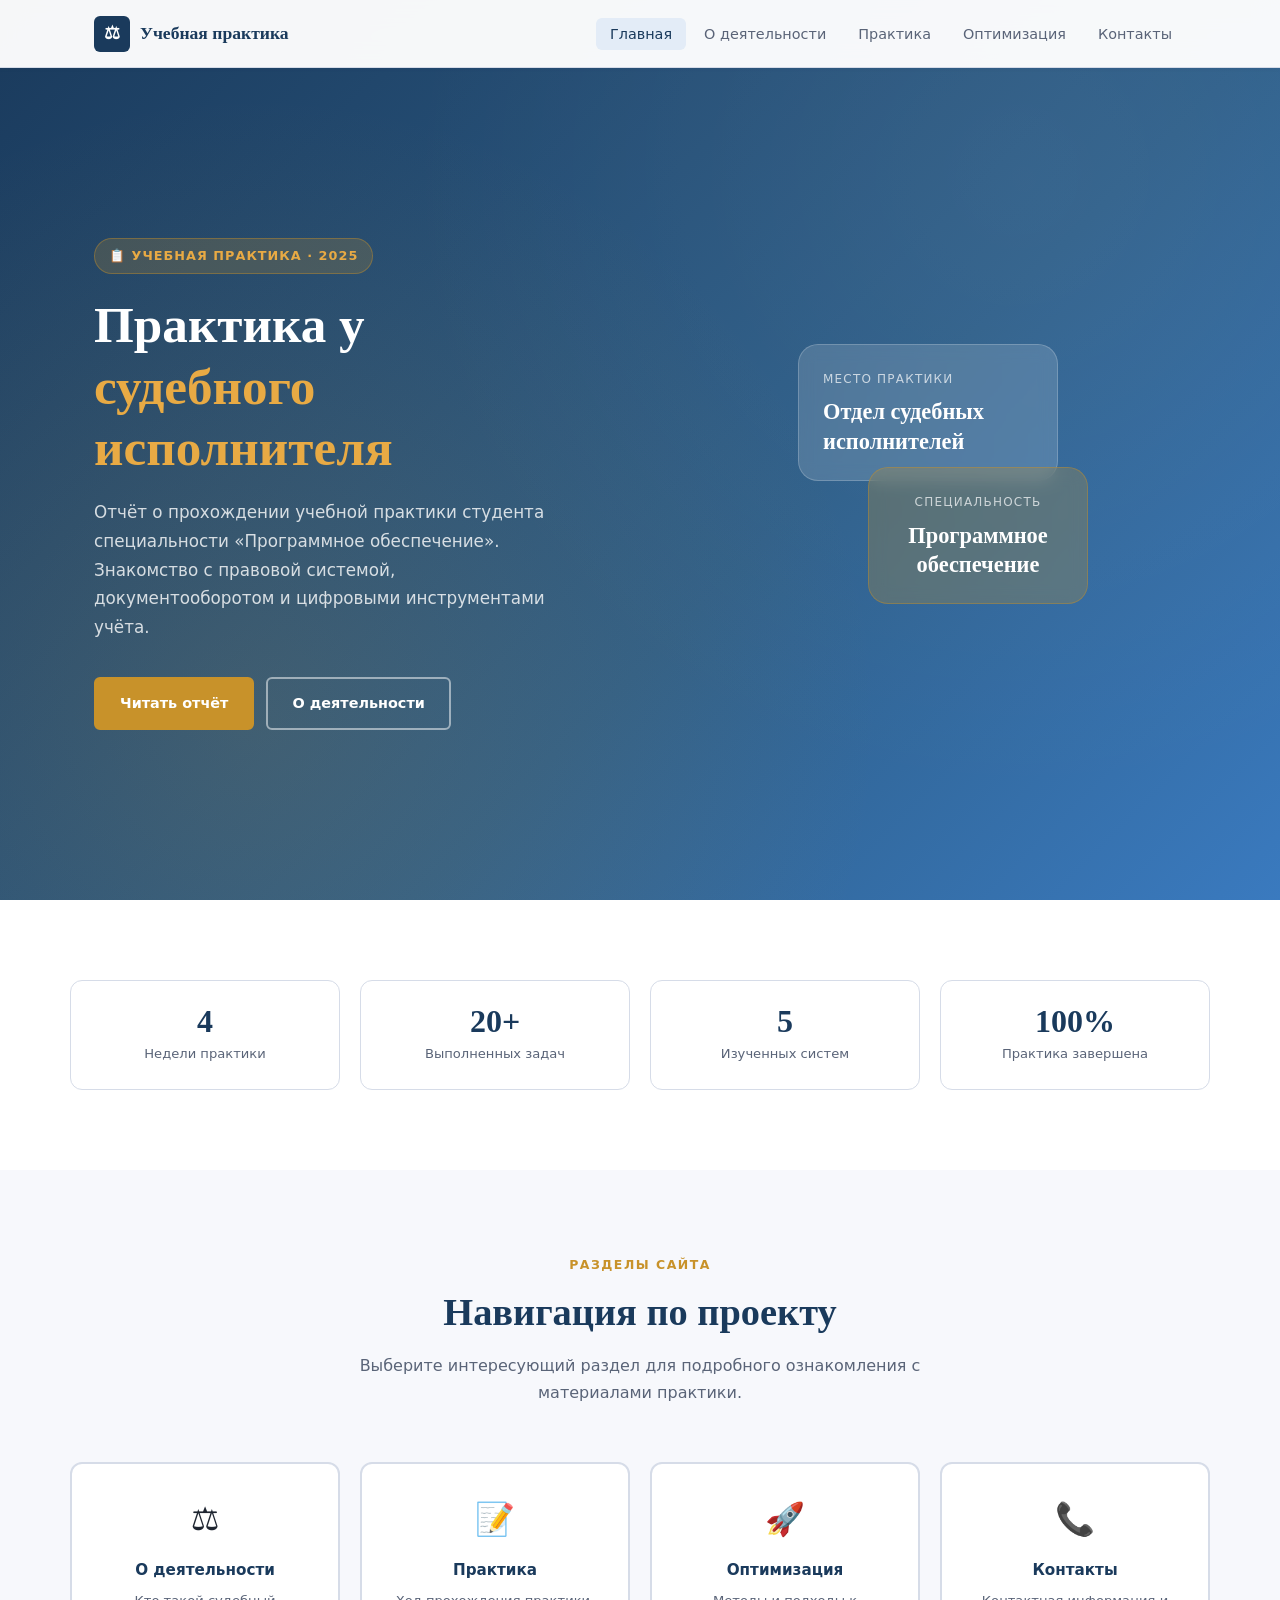
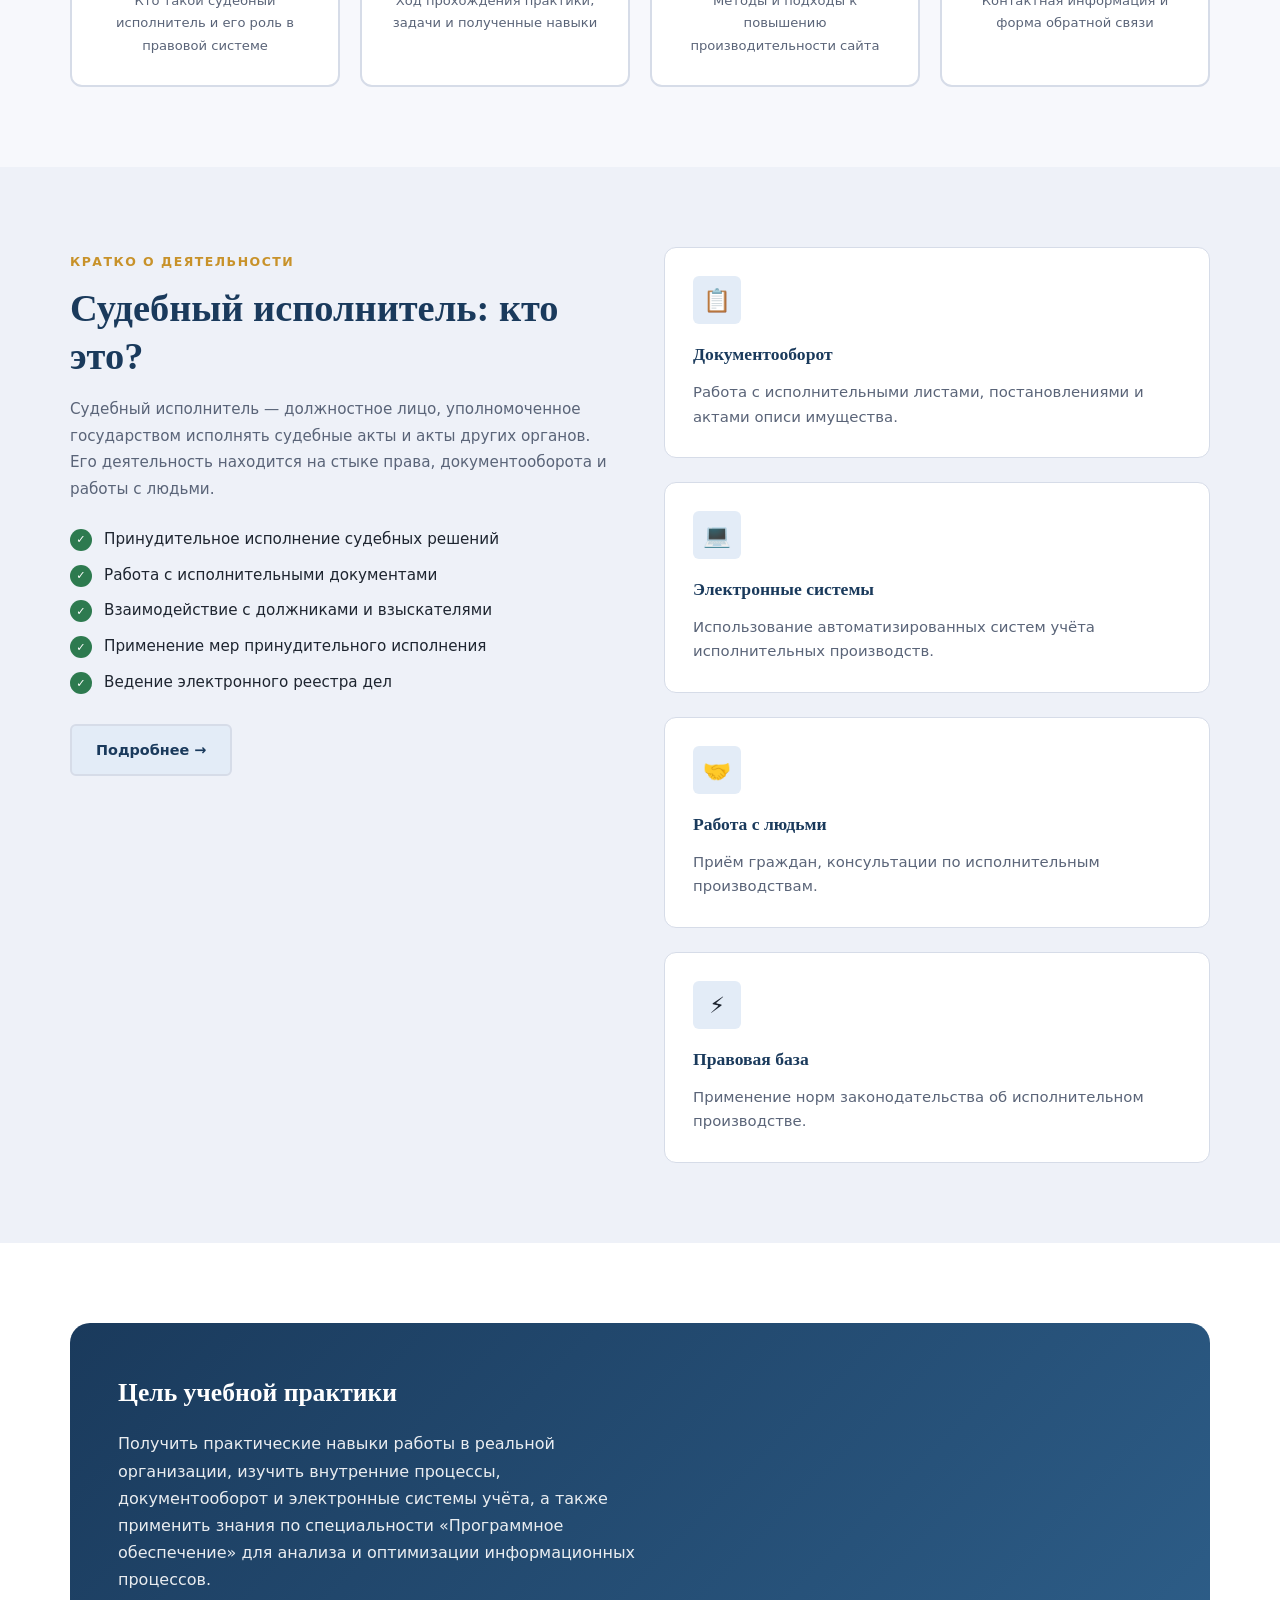
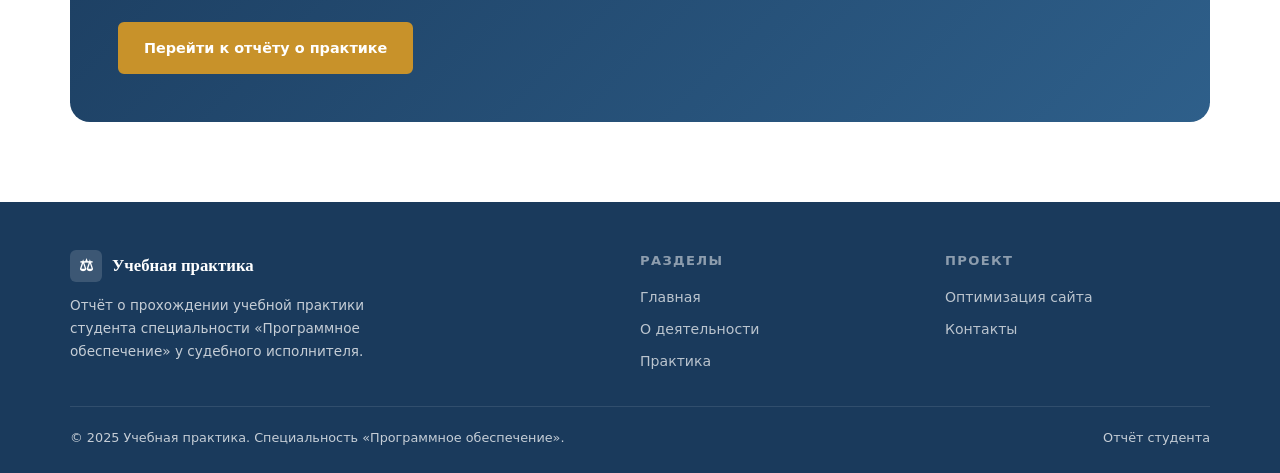
==== index.html @ 0fed1131 "Add files via upload" ====
<!DOCTYPE html>
<html lang="ru">
<head>
  <meta charset="UTF-8">
  <meta name="viewport" content="width=device-width, initial-scale=1.0">
  <meta name="description" content="Учебная практика студента специальности Программное обеспечение у судебного исполнителя.">
  <title>Учебная практика | Главная</title>
  <link rel="stylesheet" href="style.css">
</head>
<body>

<!-- NAV -->
<nav class="nav" role="navigation" aria-label="Основная навигация">
  <div class="nav__inner">
    <a href="index.html" class="nav__logo">
      <span class="nav__logo-icon" aria-hidden="true">⚖</span>
      Учебная практика
    </a>
    <ul class="nav__links" role="list">
      <li><a href="index.html"        class="nav__link">Главная</a></li>
      <li><a href="#about"            class="nav__link">О деятельности</a></li>
      <li><a href="practice.html"     class="nav__link">Практика</a></li>
      <li><a href="optimization.html" class="nav__link">Оптимизация</a></li>
      <li><a href="contacts.html"     class="nav__link">Контакты</a></li>
    </ul>
    <button class="nav__burger" aria-label="Открыть меню" aria-expanded="false">
      <span></span><span></span><span></span>
    </button>
  </div>
</nav>

<!-- HERO -->
<header class="hero" role="banner">
  <div class="hero__inner">
    <div class="hero__content">
      <p class="hero__eyebrow">📋 Учебная практика · 2025</p>
      <h1 class="hero__title">
        Практика у<br>
        <em>судебного исполнителя</em>
      </h1>
      <p class="hero__subtitle">
        Отчёт о прохождении учебной практики студента специальности
        «Программное обеспечение». Знакомство с правовой системой,
        документооборотом и цифровыми инструментами учёта.
      </p>
      <div class="hero__buttons">
        <a href="practice.html" class="btn btn--primary">Читать отчёт</a>
        <a href="#about"    class="btn btn--outline">О деятельности</a>
      </div>
    </div>
    <div class="hero__visual" aria-hidden="true">
      <div class="hero__card-stack">
        <div class="hero__card hero__card--main">
          <p class="hero__card-label">Место практики</p>
          <p class="hero__card-value">Отдел судебных исполнителей</p>
        </div>
        <div class="hero__card hero__card--tag">
          <p class="hero__card-label">Специальность</p>
          <p class="hero__card-value">Программное обеспечение</p>
        </div>
      </div>
    </div>
  </div>
</header>

<!-- STATS -->
<section class="section section--white" aria-labelledby="stats-heading">
  <div class="section__inner">
    <div class="stats-row">
      <div class="stat-item reveal">
        <p class="stat-item__value">4</p>
        <p class="stat-item__label">Недели практики</p>
      </div>
      <div class="stat-item reveal reveal-delay-1">
        <p class="stat-item__value">20+</p>
        <p class="stat-item__label">Выполненных задач</p>
      </div>
      <div class="stat-item reveal reveal-delay-2">
        <p class="stat-item__value">5</p>
        <p class="stat-item__label">Изученных систем</p>
      </div>
      <div class="stat-item reveal reveal-delay-3">
        <p class="stat-item__value">100%</p>
        <p class="stat-item__label">Практика завершена</p>
      </div>
    </div>
  </div>
</section>

<!-- NAV CARDS -->
<section class="section" aria-labelledby="sections-heading">
  <div class="section__inner">
    <div class="section__header">
      <p class="section__eyebrow">Разделы сайта</p>
      <h2 class="section__title" id="sections-heading">Навигация по проекту</h2>
      <p class="section__desc">Выберите интересующий раздел для подробного ознакомления с материалами практики.</p>
    </div>
    <nav class="nav-cards" aria-label="Разделы сайта">
      <a href="#about" class="nav-card reveal">
        <p class="nav-card__icon" aria-hidden="true">⚖️</p>
        <p class="nav-card__title">О деятельности</p>
        <p class="nav-card__desc">Кто такой судебный исполнитель и его роль в правовой системе</p>
      </a>
      <a href="#practice" class="nav-card reveal reveal-delay-1">
        <p class="nav-card__icon" aria-hidden="true">📝</p>
        <p class="nav-card__title">Практика</p>
        <p class="nav-card__desc">Ход прохождения практики, задачи и полученные навыки</p>
      </a>
      <a href="optimization.html" class="nav-card reveal reveal-delay-2">
        <p class="nav-card__icon" aria-hidden="true">🚀</p>
        <p class="nav-card__title">Оптимизация</p>
        <p class="nav-card__desc">Методы и подходы к повышению производительности сайта</p>
      </a>
      <a href="contacts.html" class="nav-card reveal reveal-delay-3">
        <p class="nav-card__icon" aria-hidden="true">📞</p>
        <p class="nav-card__title">Контакты</p>
        <p class="nav-card__desc">Контактная информация и форма обратной связи</p>
      </a>
    </nav>
  </div>
</section>

<!-- ABOUT PREVIEW -->
<section id="about" class="section section--alt" aria-labelledby="about-preview-heading">
  <div class="section__inner">
    <div class="two-col">
      <div>
        <p class="section__eyebrow">Кратко о деятельности</p>
        <h2 class="section__title" id="about-preview-heading">Судебный исполнитель: кто это?</h2>
        <p style="color: var(--color-text-muted); margin-bottom: 24px; font-size: 0.95rem; line-height: 1.75;">
          Судебный исполнитель — должностное лицо, уполномоченное государством
          исполнять судебные акты и акты других органов. Его деятельность
          находится на стыке права, документооборота и работы с людьми.
        </p>
        <ul class="check-list reveal">
          <li>Принудительное исполнение судебных решений</li>
          <li>Работа с исполнительными документами</li>
          <li>Взаимодействие с должниками и взыскателями</li>
          <li>Применение мер принудительного исполнения</li>
          <li>Ведение электронного реестра дел</li>
        </ul>
        <a href="#" class="btn btn--secondary" style="margin-top: 28px;">Подробнее →</a>
      </div>
      <div class="reveal reveal-delay-1">
        <div class="cards-grid">
          <div class="card">
            <p class="card__icon" aria-hidden="true">📋</p>
            <p class="card__title">Документооборот</p>
            <p class="card__text">Работа с исполнительными листами, постановлениями и актами описи имущества.</p>
          </div>
          <div class="card">
            <p class="card__icon" aria-hidden="true">💻</p>
            <p class="card__title">Электронные системы</p>
            <p class="card__text">Использование автоматизированных систем учёта исполнительных производств.</p>
          </div>
          <div class="card">
            <p class="card__icon" aria-hidden="true">🤝</p>
            <p class="card__title">Работа с людьми</p>
            <p class="card__text">Приём граждан, консультации по исполнительным производствам.</p>
          </div>
          <div class="card">
            <p class="card__icon" aria-hidden="true">⚡</p>
            <p class="card__title">Правовая база</p>
            <p class="card__text">Применение норм законодательства об исполнительном производстве.</p>
          </div>
        </div>
      </div>
    </div>
  </div>
</section>

<!-- CTA -->
<section id="practice" class="section section--white">
  <div class="section__inner">
    <div class="highlight reveal">
      <h2 class="highlight__title">Цель учебной практики</h2>
      <p class="highlight__text">
        Получить практические навыки работы в реальной организации, изучить
        внутренние процессы, документооборот и электронные системы учёта,
        а также применить знания по специальности «Программное обеспечение»
        для анализа и оптимизации информационных процессов.
      </p>
      <a href="practice.html" class="btn btn--primary">Перейти к отчёту о практике</a>
    </div>
  </div>
</section>

<!-- FOOTER -->
<footer class="footer">
  <div class="footer__inner">
    <div>
      <div class="footer__brand">
        <span class="footer__brand-icon" aria-hidden="true">⚖</span>
        Учебная практика
      </div>
      <p class="footer__desc">
        Отчёт о прохождении учебной практики студента специальности «Программное обеспечение»
        у судебного исполнителя.
      </p>
    </div>
    <div>
      <p class="footer__nav-title">Разделы</p>
      <nav class="footer__nav-links" aria-label="Нижняя навигация">
        <a href="index.html">Главная</a>
        <a href="about.html">О деятельности</a>
        <a href="practice.html">Практика</a>
      </nav>
    </div>
    <div>
      <p class="footer__nav-title">Проект</p>
      <nav class="footer__nav-links">
        <a href="optimization.html">Оптимизация сайта</a>
        <a href="contacts.html">Контакты</a>
      </nav>
    </div>
  </div>
  <div class="footer__bottom">
    <span>© 2025 Учебная практика. Специальность «Программное обеспечение».</span>
    <span>Отчёт студента</span>
  </div>
</footer>

<script src="main.js" defer></script>
</body>
</html>
---- style.css ----
/* ===================================
   CSS VARIABLES & RESET
   =================================== */
:root {
  --color-primary: #1a3a5c;
  --color-primary-light: #2e5f8a;
  --color-accent: #c8922a;
  --color-accent-light: #e8aa44;
  --color-bg: #f7f8fc;
  --color-bg-white: #ffffff;
  --color-bg-section: #eef1f8;
  --color-text: #1e2530;
  --color-text-muted: #5a6478;
  --color-border: #d6dce8;
  --color-success: #2d7a4f;
  --color-tag-bg: #e3ecf7;
  --color-tag-text: #1a3a5c;

  --font-display: 'Georgia', 'Times New Roman', serif;
  --font-body: system-ui, -apple-system, 'Segoe UI', sans-serif;
  --font-mono: 'Courier New', Courier, monospace;

  --radius-sm: 6px;
  --radius-md: 12px;
  --radius-lg: 20px;

  --shadow-sm: 0 1px 4px rgba(26,58,92,0.08);
  --shadow-md: 0 4px 16px rgba(26,58,92,0.12);
  --shadow-lg: 0 8px 32px rgba(26,58,92,0.16);

  --transition: 0.25s ease;
  --max-width: 1140px;
  --nav-height: 68px;
}

*, *::before, *::after { box-sizing: border-box; margin: 0; padding: 0; }

html { scroll-behavior: smooth; font-size: 16px; }

body {
  font-family: var(--font-body);
  background: var(--color-bg);
  color: var(--color-text);
  line-height: 1.7;
  min-height: 100vh;
}

img { max-width: 100%; height: auto; display: block; }
a { color: var(--color-primary-light); text-decoration: none; transition: color var(--transition); }
a:hover { color: var(--color-accent); }
ul { list-style: none; }

/* ===================================
   NAVIGATION
   =================================== */
.nav {
  position: fixed;
  top: 0; left: 0; right: 0;
  height: var(--nav-height);
  background: rgba(255,255,255,0.96);
  backdrop-filter: blur(12px);
  -webkit-backdrop-filter: blur(12px);
  border-bottom: 1px solid var(--color-border);
  z-index: 1000;
  box-shadow: var(--shadow-sm);
}

.nav__inner {
  max-width: var(--max-width);
  margin: 0 auto;
  padding: 0 24px;
  height: 100%;
  display: flex;
  align-items: center;
  justify-content: space-between;
}

.nav__logo {
  display: flex;
  align-items: center;
  gap: 10px;
  font-family: var(--font-display);
  font-size: 1.1rem;
  font-weight: 700;
  color: var(--color-primary);
  text-decoration: none;
}

.nav__logo-icon {
  width: 36px; height: 36px;
  background: var(--color-primary);
  border-radius: var(--radius-sm);
  display: flex; align-items: center; justify-content: center;
  color: #fff;
  font-size: 1.1rem;
  flex-shrink: 0;
}

.nav__links {
  display: flex;
  align-items: center;
  gap: 4px;
}

.nav__link {
  padding: 8px 14px;
  border-radius: var(--radius-sm);
  font-size: 0.9rem;
  font-weight: 500;
  color: var(--color-text-muted);
  transition: background var(--transition), color var(--transition);
}

.nav__link:hover,
.nav__link.active {
  background: var(--color-tag-bg);
  color: var(--color-primary);
}

.nav__burger {
  display: none;
  flex-direction: column;
  gap: 5px;
  cursor: pointer;
  padding: 8px;
  border: none;
  background: none;
}

.nav__burger span {
  display: block;
  width: 24px; height: 2px;
  background: var(--color-primary);
  border-radius: 2px;
  transition: var(--transition);
}

/* ===================================
   HERO
   =================================== */
.hero {
  padding-top: var(--nav-height);
  min-height: 100vh;
  display: flex;
  align-items: center;
  background: linear-gradient(135deg, var(--color-primary) 0%, var(--color-primary-light) 60%, #3a7abf 100%);
  position: relative;
  overflow: hidden;
}

.hero::before {
  content: '';
  position: absolute;
  inset: 0;
  background-image:
    radial-gradient(circle at 20% 80%, rgba(200,146,42,0.15) 0%, transparent 50%),
    radial-gradient(circle at 80% 20%, rgba(255,255,255,0.05) 0%, transparent 50%);
}

.hero__inner {
  max-width: var(--max-width);
  margin: 0 auto;
  padding: 80px 24px;
  display: grid;
  grid-template-columns: 1fr 1fr;
  gap: 60px;
  align-items: center;
  position: relative;
  z-index: 1;
}

.hero__eyebrow {
  display: inline-flex;
  align-items: center;
  gap: 8px;
  background: rgba(200,146,42,0.2);
  border: 1px solid rgba(200,146,42,0.4);
  color: var(--color-accent-light);
  font-size: 0.8rem;
  font-weight: 600;
  letter-spacing: 0.08em;
  text-transform: uppercase;
  padding: 6px 14px;
  border-radius: 100px;
  margin-bottom: 20px;
}

.hero__title {
  font-family: var(--font-display);
  font-size: clamp(2rem, 4vw, 3.2rem);
  line-height: 1.2;
  color: #fff;
  margin-bottom: 20px;
}

.hero__title em {
  font-style: normal;
  color: var(--color-accent-light);
}

.hero__subtitle {
  font-size: 1.05rem;
  color: rgba(255,255,255,0.8);
  margin-bottom: 36px;
  max-width: 480px;
}

.hero__buttons {
  display: flex;
  gap: 12px;
  flex-wrap: wrap;
}

.hero__visual {
  display: flex;
  justify-content: center;
}

.hero__card-stack {
  position: relative;
  width: 320px;
  height: 320px;
}

.hero__card {
  position: absolute;
  background: rgba(255,255,255,0.1);
  border: 1px solid rgba(255,255,255,0.2);
  backdrop-filter: blur(8px);
  border-radius: var(--radius-lg);
  padding: 24px;
  color: #fff;
}

.hero__card--main {
  width: 260px;
  top: 20px; left: 30px;
  background: rgba(255,255,255,0.15);
}

.hero__card--tag {
  width: 220px;
  bottom: 40px; right: 0;
  background: rgba(200,146,42,0.25);
  border-color: rgba(200,146,42,0.4);
  font-size: 0.85rem;
  text-align: center;
}

.hero__card-label {
  font-size: 0.75rem;
  text-transform: uppercase;
  letter-spacing: 0.1em;
  opacity: 0.7;
  margin-bottom: 8px;
}

.hero__card-value {
  font-family: var(--font-display);
  font-size: 1.4rem;
  font-weight: 700;
  line-height: 1.3;
}

/* ===================================
   BUTTONS
   =================================== */
.btn {
  display: inline-flex;
  align-items: center;
  gap: 8px;
  padding: 12px 24px;
  border-radius: var(--radius-sm);
  font-size: 0.9rem;
  font-weight: 600;
  cursor: pointer;
  border: 2px solid transparent;
  transition: all var(--transition);
  text-decoration: none;
  white-space: nowrap;
}

.btn--primary {
  background: var(--color-accent);
  color: #fff;
  border-color: var(--color-accent);
}

.btn--primary:hover {
  background: var(--color-accent-light);
  border-color: var(--color-accent-light);
  color: #fff;
  transform: translateY(-2px);
  box-shadow: 0 6px 20px rgba(200,146,42,0.35);
}

.btn--outline {
  background: transparent;
  color: #fff;
  border-color: rgba(255,255,255,0.5);
}

.btn--outline:hover {
  background: rgba(255,255,255,0.12);
  border-color: #fff;
  color: #fff;
}

.btn--secondary {
  background: var(--color-tag-bg);
  color: var(--color-primary);
  border-color: var(--color-border);
}

.btn--secondary:hover {
  background: var(--color-primary);
  color: #fff;
  border-color: var(--color-primary);
}

/* ===================================
   SECTIONS
   =================================== */
.section {
  padding: 80px 24px;
}

.section--alt {
  background: var(--color-bg-section);
}

.section--white {
  background: var(--color-bg-white);
}

.section__inner {
  max-width: var(--max-width);
  margin: 0 auto;
}

.section__header {
  text-align: center;
  margin-bottom: 56px;
}

.section__eyebrow {
  display: inline-block;
  font-size: 0.78rem;
  font-weight: 700;
  text-transform: uppercase;
  letter-spacing: 0.12em;
  color: var(--color-accent);
  margin-bottom: 12px;
}

.section__title {
  font-family: var(--font-display);
  font-size: clamp(1.6rem, 3vw, 2.4rem);
  color: var(--color-primary);
  line-height: 1.25;
  margin-bottom: 16px;
}

.section__desc {
  font-size: 1rem;
  color: var(--color-text-muted);
  max-width: 580px;
  margin: 0 auto;
}

/* ===================================
   CARDS
   =================================== */
.cards-grid {
  display: grid;
  grid-template-columns: repeat(auto-fit, minmax(280px, 1fr));
  gap: 24px;
}

.cards-grid--2 {
  grid-template-columns: repeat(auto-fit, minmax(360px, 1fr));
}

.card {
  background: var(--color-bg-white);
  border: 1px solid var(--color-border);
  border-radius: var(--radius-md);
  padding: 28px;
  transition: box-shadow var(--transition), transform var(--transition);
}

.card:hover {
  box-shadow: var(--shadow-md);
  transform: translateY(-3px);
}

.card__icon {
  width: 48px; height: 48px;
  background: var(--color-tag-bg);
  border-radius: var(--radius-sm);
  display: flex; align-items: center; justify-content: center;
  font-size: 1.4rem;
  margin-bottom: 16px;
}

.card__title {
  font-family: var(--font-display);
  font-size: 1.1rem;
  font-weight: 700;
  color: var(--color-primary);
  margin-bottom: 10px;
}

.card__text {
  font-size: 0.93rem;
  color: var(--color-text-muted);
  line-height: 1.65;
}

/* ===================================
   NAV CARDS (home page)
   =================================== */
.nav-cards {
  display: grid;
  grid-template-columns: repeat(auto-fit, minmax(200px, 1fr));
  gap: 20px;
}

.nav-card {
  background: var(--color-bg-white);
  border: 2px solid var(--color-border);
  border-radius: var(--radius-md);
  padding: 28px 20px;
  text-align: center;
  text-decoration: none;
  color: var(--color-text);
  transition: all var(--transition);
  display: block;
}

.nav-card:hover {
  border-color: var(--color-primary);
  box-shadow: var(--shadow-md);
  transform: translateY(-4px);
  color: var(--color-text);
}

.nav-card__icon {
  font-size: 2rem;
  margin-bottom: 12px;
}

.nav-card__title {
  font-weight: 700;
  font-size: 0.95rem;
  color: var(--color-primary);
  margin-bottom: 6px;
}

.nav-card__desc {
  font-size: 0.82rem;
  color: var(--color-text-muted);
}

/* ===================================
   LIST ITEMS
   =================================== */
.check-list {
  display: flex;
  flex-direction: column;
  gap: 10px;
}

.check-list li {
  display: flex;
  gap: 12px;
  align-items: flex-start;
  font-size: 0.95rem;
  color: var(--color-text);
}

.check-list li::before {
  content: '✓';
  display: inline-flex;
  align-items: center;
  justify-content: center;
  width: 22px; height: 22px;
  background: var(--color-success);
  color: #fff;
  font-size: 0.7rem;
  font-weight: 700;
  border-radius: 50%;
  flex-shrink: 0;
  margin-top: 2px;
}

/* ===================================
   TWO-COLUMN LAYOUT
   =================================== */
.two-col {
  display: grid;
  grid-template-columns: 1fr 1fr;
  gap: 48px;
  align-items: start;
}

.two-col--reverse {
  direction: rtl;
}

.two-col--reverse > * {
  direction: ltr;
}

/* ===================================
   INFO BLOCK
   =================================== */
.info-block {
  background: var(--color-bg-white);
  border: 1px solid var(--color-border);
  border-radius: var(--radius-md);
  padding: 32px;
}

.info-block__title {
  font-family: var(--font-display);
  font-size: 1.25rem;
  color: var(--color-primary);
  margin-bottom: 16px;
  padding-bottom: 12px;
  border-bottom: 2px solid var(--color-accent);
  display: inline-block;
}

/* ===================================
   TAGS
   =================================== */
.tags {
  display: flex;
  flex-wrap: wrap;
  gap: 8px;
}

.tag {
  background: var(--color-tag-bg);
  color: var(--color-tag-text);
  border: 1px solid var(--color-border);
  padding: 5px 12px;
  border-radius: 100px;
  font-size: 0.8rem;
  font-weight: 500;
}

/* ===================================
   STATS ROW
   =================================== */
.stats-row {
  display: grid;
  grid-template-columns: repeat(auto-fit, minmax(160px, 1fr));
  gap: 20px;
}

.stat-item {
  text-align: center;
  padding: 24px 16px;
  background: var(--color-bg-white);
  border: 1px solid var(--color-border);
  border-radius: var(--radius-md);
}

.stat-item__value {
  font-family: var(--font-display);
  font-size: 2rem;
  font-weight: 700;
  color: var(--color-primary);
  line-height: 1;
  margin-bottom: 6px;
}

.stat-item__label {
  font-size: 0.82rem;
  color: var(--color-text-muted);
}

/* ===================================
   TABLE
   =================================== */
.table-wrap {
  overflow-x: auto;
  border-radius: var(--radius-md);
  border: 1px solid var(--color-border);
  box-shadow: var(--shadow-sm);
}

table {
  width: 100%;
  border-collapse: collapse;
  font-size: 0.9rem;
  background: var(--color-bg-white);
}

thead {
  background: var(--color-primary);
  color: #fff;
}

th {
  padding: 14px 20px;
  text-align: left;
  font-size: 0.82rem;
  font-weight: 600;
  text-transform: uppercase;
  letter-spacing: 0.06em;
}

td {
  padding: 14px 20px;
  border-bottom: 1px solid var(--color-border);
  color: var(--color-text);
  vertical-align: top;
}

tbody tr:last-child td { border-bottom: none; }

tbody tr:hover { background: var(--color-bg-section); }

.badge {
  display: inline-block;
  padding: 3px 10px;
  border-radius: 100px;
  font-size: 0.78rem;
  font-weight: 600;
}

.badge--high { background: #d4edda; color: #155724; }
.badge--med  { background: #fff3cd; color: #856404; }
.badge--low  { background: #f8d7da; color: #721c24; }

/* ===================================
   INFOGRAPHIC / METRIC CARDS
   =================================== */
.metric-cards {
  display: grid;
  grid-template-columns: repeat(auto-fit, minmax(200px, 1fr));
  gap: 20px;
}

.metric-card {
  background: var(--color-bg-white);
  border: 1px solid var(--color-border);
  border-radius: var(--radius-md);
  padding: 28px 20px;
  text-align: center;
  position: relative;
  overflow: hidden;
}

.metric-card::before {
  content: '';
  position: absolute;
  top: 0; left: 0; right: 0;
  height: 4px;
}

.metric-card--blue::before  { background: var(--color-primary); }
.metric-card--gold::before  { background: var(--color-accent); }
.metric-card--green::before { background: var(--color-success); }
.metric-card--red::before   { background: #c0392b; }

.metric-card__icon {
  font-size: 2rem;
  margin-bottom: 10px;
}

.metric-card__value {
  font-family: var(--font-display);
  font-size: 1.8rem;
  font-weight: 700;
  color: var(--color-primary);
  line-height: 1;
  margin-bottom: 6px;
}

.metric-card__label {
  font-size: 0.82rem;
  color: var(--color-text-muted);
}

/* ===================================
   HIGHLIGHT BLOCK
   =================================== */
.highlight {
  background: linear-gradient(135deg, var(--color-primary), var(--color-primary-light));
  border-radius: var(--radius-lg);
  padding: 48px;
  color: #fff;
}

.highlight__title {
  font-family: var(--font-display);
  font-size: 1.6rem;
  margin-bottom: 16px;
}

.highlight__text {
  font-size: 1rem;
  opacity: 0.9;
  margin-bottom: 28px;
  max-width: 520px;
}

/* ===================================
   RECOMMENDATION CARDS
   =================================== */
.rec-list {
  display: flex;
  flex-direction: column;
  gap: 16px;
}

.rec-item {
  display: flex;
  gap: 16px;
  padding: 20px 24px;
  background: var(--color-bg-white);
  border: 1px solid var(--color-border);
  border-radius: var(--radius-md);
  align-items: flex-start;
  transition: box-shadow var(--transition);
}

.rec-item:hover { box-shadow: var(--shadow-md); }

.rec-item__num {
  font-family: var(--font-display);
  font-size: 1.6rem;
  font-weight: 700;
  color: var(--color-accent);
  line-height: 1;
  flex-shrink: 0;
  min-width: 32px;
}

.rec-item__title {
  font-weight: 700;
  color: var(--color-primary);
  margin-bottom: 4px;
}

.rec-item__text {
  font-size: 0.9rem;
  color: var(--color-text-muted);
}

/* ===================================
   CONTACT PAGE
   =================================== */
.contact-grid {
  display: grid;
  grid-template-columns: 1fr 1.4fr;
  gap: 40px;
  align-items: start;
}

.contact-info {
  display: flex;
  flex-direction: column;
  gap: 16px;
}

.contact-item {
  display: flex;
  gap: 16px;
  padding: 20px;
  background: var(--color-bg-white);
  border: 1px solid var(--color-border);
  border-radius: var(--radius-md);
  align-items: flex-start;
}

.contact-item__icon {
  font-size: 1.4rem;
  flex-shrink: 0;
}

.contact-item__label {
  font-size: 0.78rem;
  text-transform: uppercase;
  letter-spacing: 0.08em;
  color: var(--color-text-muted);
  margin-bottom: 4px;
}

.contact-item__value {
  font-weight: 600;
  color: var(--color-primary);
}

.map-placeholder {
  height: 220px;
  background: linear-gradient(135deg, var(--color-tag-bg), var(--color-bg-section));
  border: 2px dashed var(--color-border);
  border-radius: var(--radius-md);
  display: flex;
  flex-direction: column;
  align-items: center;
  justify-content: center;
  gap: 8px;
  color: var(--color-text-muted);
  margin-top: 16px;
  font-size: 0.9rem;
}

.map-placeholder span:first-child { font-size: 2.5rem; }

/* ===================================
   FORM
   =================================== */
.form {
  display: flex;
  flex-direction: column;
  gap: 20px;
}

.form__group {
  display: flex;
  flex-direction: column;
  gap: 6px;
}

.form__label {
  font-size: 0.85rem;
  font-weight: 600;
  color: var(--color-primary);
}

.form__input,
.form__select,
.form__textarea {
  padding: 12px 16px;
  border: 1.5px solid var(--color-border);
  border-radius: var(--radius-sm);
  font-size: 0.95rem;
  font-family: var(--font-body);
  background: var(--color-bg-white);
  color: var(--color-text);
  transition: border-color var(--transition), box-shadow var(--transition);
}

.form__input:focus,
.form__select:focus,
.form__textarea:focus {
  outline: none;
  border-color: var(--color-primary);
  box-shadow: 0 0 0 3px rgba(26,58,92,0.12);
}

.form__textarea { resize: vertical; min-height: 120px; }

.form__row {
  display: grid;
  grid-template-columns: 1fr 1fr;
  gap: 16px;
}

.form__message {
  display: none;
  padding: 12px 16px;
  border-radius: var(--radius-sm);
  font-size: 0.9rem;
  font-weight: 600;
}

.form__message--success {
  background: #d4edda;
  color: #155724;
  border: 1px solid #c3e6cb;
}

/* ===================================
   PAGE HERO (inner pages)
   =================================== */
.page-hero {
  padding-top: var(--nav-height);
  background: linear-gradient(135deg, var(--color-primary) 0%, var(--color-primary-light) 100%);
  padding-bottom: 60px;
}

.page-hero__inner {
  max-width: var(--max-width);
  margin: 0 auto;
  padding: 56px 24px 0;
}

.page-hero__eyebrow {
  font-size: 0.78rem;
  font-weight: 700;
  text-transform: uppercase;
  letter-spacing: 0.12em;
  color: var(--color-accent-light);
  margin-bottom: 12px;
}

.page-hero__title {
  font-family: var(--font-display);
  font-size: clamp(1.8rem, 4vw, 3rem);
  color: #fff;
  line-height: 1.2;
  margin-bottom: 16px;
}

.page-hero__desc {
  font-size: 1rem;
  color: rgba(255,255,255,0.8);
  max-width: 560px;
}

/* ===================================
   BREADCRUMB
   =================================== */
.breadcrumb {
  display: flex;
  align-items: center;
  gap: 8px;
  font-size: 0.82rem;
  color: rgba(255,255,255,0.6);
  margin-bottom: 20px;
}

.breadcrumb a { color: rgba(255,255,255,0.7); }
.breadcrumb a:hover { color: #fff; }
.breadcrumb span { color: rgba(255,255,255,0.4); }

/* ===================================
   FOOTER
   =================================== */
.footer {
  background: var(--color-primary);
  color: rgba(255,255,255,0.75);
  padding: 48px 24px 24px;
}

.footer__inner {
  max-width: var(--max-width);
  margin: 0 auto;
  display: grid;
  grid-template-columns: 2fr 1fr 1fr;
  gap: 40px;
  padding-bottom: 32px;
  border-bottom: 1px solid rgba(255,255,255,0.1);
}

.footer__brand {
  display: flex;
  align-items: center;
  gap: 10px;
  color: #fff;
  font-family: var(--font-display);
  font-size: 1.05rem;
  font-weight: 700;
  margin-bottom: 12px;
}

.footer__brand-icon {
  width: 32px; height: 32px;
  background: rgba(255,255,255,0.15);
  border-radius: var(--radius-sm);
  display: flex; align-items: center; justify-content: center;
  font-size: 1rem;
}

.footer__desc {
  font-size: 0.85rem;
  line-height: 1.7;
  max-width: 300px;
}

.footer__nav-title {
  font-size: 0.82rem;
  font-weight: 700;
  text-transform: uppercase;
  letter-spacing: 0.1em;
  color: rgba(255,255,255,0.5);
  margin-bottom: 14px;
}

.footer__nav-links {
  display: flex;
  flex-direction: column;
  gap: 8px;
}

.footer__nav-links a {
  color: rgba(255,255,255,0.7);
  font-size: 0.88rem;
  transition: color var(--transition);
}

.footer__nav-links a:hover { color: var(--color-accent-light); }

.footer__bottom {
  max-width: var(--max-width);
  margin: 0 auto;
  padding-top: 20px;
  display: flex;
  justify-content: space-between;
  align-items: center;
  font-size: 0.8rem;
  gap: 12px;
  flex-wrap: wrap;
}

/* ===================================
   SCROLL ANIMATIONS
   =================================== */
.reveal {
  opacity: 0;
  transform: translateY(28px);
  transition: opacity 0.6s ease, transform 0.6s ease;
}

.reveal.visible {
  opacity: 1;
  transform: translateY(0);
}

.reveal-delay-1 { transition-delay: 0.1s; }
.reveal-delay-2 { transition-delay: 0.2s; }
.reveal-delay-3 { transition-delay: 0.3s; }
.reveal-delay-4 { transition-delay: 0.4s; }

/* ===================================
   PROGRESS BAR (optimization page)
   =================================== */
.progress-bars {
  display: flex;
  flex-direction: column;
  gap: 16px;
}

.progress-item__label {
  display: flex;
  justify-content: space-between;
  font-size: 0.88rem;
  font-weight: 600;
  color: var(--color-primary);
  margin-bottom: 6px;
}

.progress-track {
  height: 8px;
  background: var(--color-bg-section);
  border-radius: 100px;
  overflow: hidden;
}

.progress-fill {
  height: 100%;
  border-radius: 100px;
  background: linear-gradient(90deg, var(--color-primary), var(--color-accent));
  width: 0;
  transition: width 1.2s cubic-bezier(0.4, 0, 0.2, 1);
}

/* ===================================
   ACCORDION (optimization page)
   =================================== */
.accordion {
  display: flex;
  flex-direction: column;
  gap: 12px;
}

.accordion__item {
  border: 1px solid var(--color-border);
  border-radius: var(--radius-md);
  overflow: hidden;
  background: var(--color-bg-white);
}

.accordion__trigger {
  width: 100%;
  padding: 18px 24px;
  display: flex;
  justify-content: space-between;
  align-items: center;
  background: none;
  border: none;
  cursor: pointer;
  font-size: 0.95rem;
  font-weight: 700;
  color: var(--color-primary);
  text-align: left;
  transition: background var(--transition);
  gap: 12px;
}

.accordion__trigger:hover { background: var(--color-bg-section); }

.accordion__trigger.open { background: var(--color-tag-bg); }

.accordion__icon {
  font-size: 1.2rem;
  flex-shrink: 0;
  transition: transform var(--transition);
  color: var(--color-accent);
}

.accordion__trigger.open .accordion__icon { transform: rotate(45deg); }

.accordion__body {
  display: none;
  padding: 0 24px 20px;
  font-size: 0.93rem;
  color: var(--color-text-muted);
  line-height: 1.7;
}

.accordion__body.open { display: block; }

/* ===================================
   TIMELINE (practice page)
   =================================== */
.timeline {
  position: relative;
  padding-left: 32px;
}

.timeline::before {
  content: '';
  position: absolute;
  left: 11px;
  top: 0; bottom: 0;
  width: 2px;
  background: var(--color-border);
}

.timeline__item {
  position: relative;
  padding-bottom: 32px;
}

.timeline__item:last-child { padding-bottom: 0; }

.timeline__dot {
  position: absolute;
  left: -32px;
  top: 4px;
  width: 24px; height: 24px;
  background: var(--color-primary);
  border: 3px solid var(--color-bg-white);
  border-radius: 50%;
  box-shadow: 0 0 0 2px var(--color-primary);
}

.timeline__week {
  font-size: 0.78rem;
  font-weight: 700;
  text-transform: uppercase;
  letter-spacing: 0.1em;
  color: var(--color-accent);
  margin-bottom: 6px;
}

.timeline__title {
  font-weight: 700;
  color: var(--color-primary);
  margin-bottom: 6px;
}

.timeline__text {
  font-size: 0.9rem;
  color: var(--color-text-muted);
}

/* ===================================
   MOBILE / RESPONSIVE
   =================================== */
@media (max-width: 900px) {
  .hero__inner { grid-template-columns: 1fr; gap: 40px; }
  .hero__visual { display: none; }
  .two-col { grid-template-columns: 1fr; gap: 32px; }
  .footer__inner { grid-template-columns: 1fr 1fr; }
  .contact-grid { grid-template-columns: 1fr; }
}

@media (max-width: 700px) {
  .section { padding: 60px 16px; }
  .nav__links { display: none; position: fixed; top: var(--nav-height); left: 0; right: 0; background: #fff; border-bottom: 1px solid var(--color-border); flex-direction: column; padding: 16px; gap: 4px; box-shadow: var(--shadow-md); }
  .nav__links.open { display: flex; }
  .nav__burger { display: flex; }
  .footer__inner { grid-template-columns: 1fr; }
  .form__row { grid-template-columns: 1fr; }
  .highlight { padding: 32px 24px; }
  .cards-grid--2 { grid-template-columns: 1fr; }
  .hero__inner { padding: 60px 16px; }
}

@media (prefers-reduced-motion: reduce) {
  .reveal { opacity: 1; transform: none; transition: none; }
  .progress-fill { transition: none; }
}
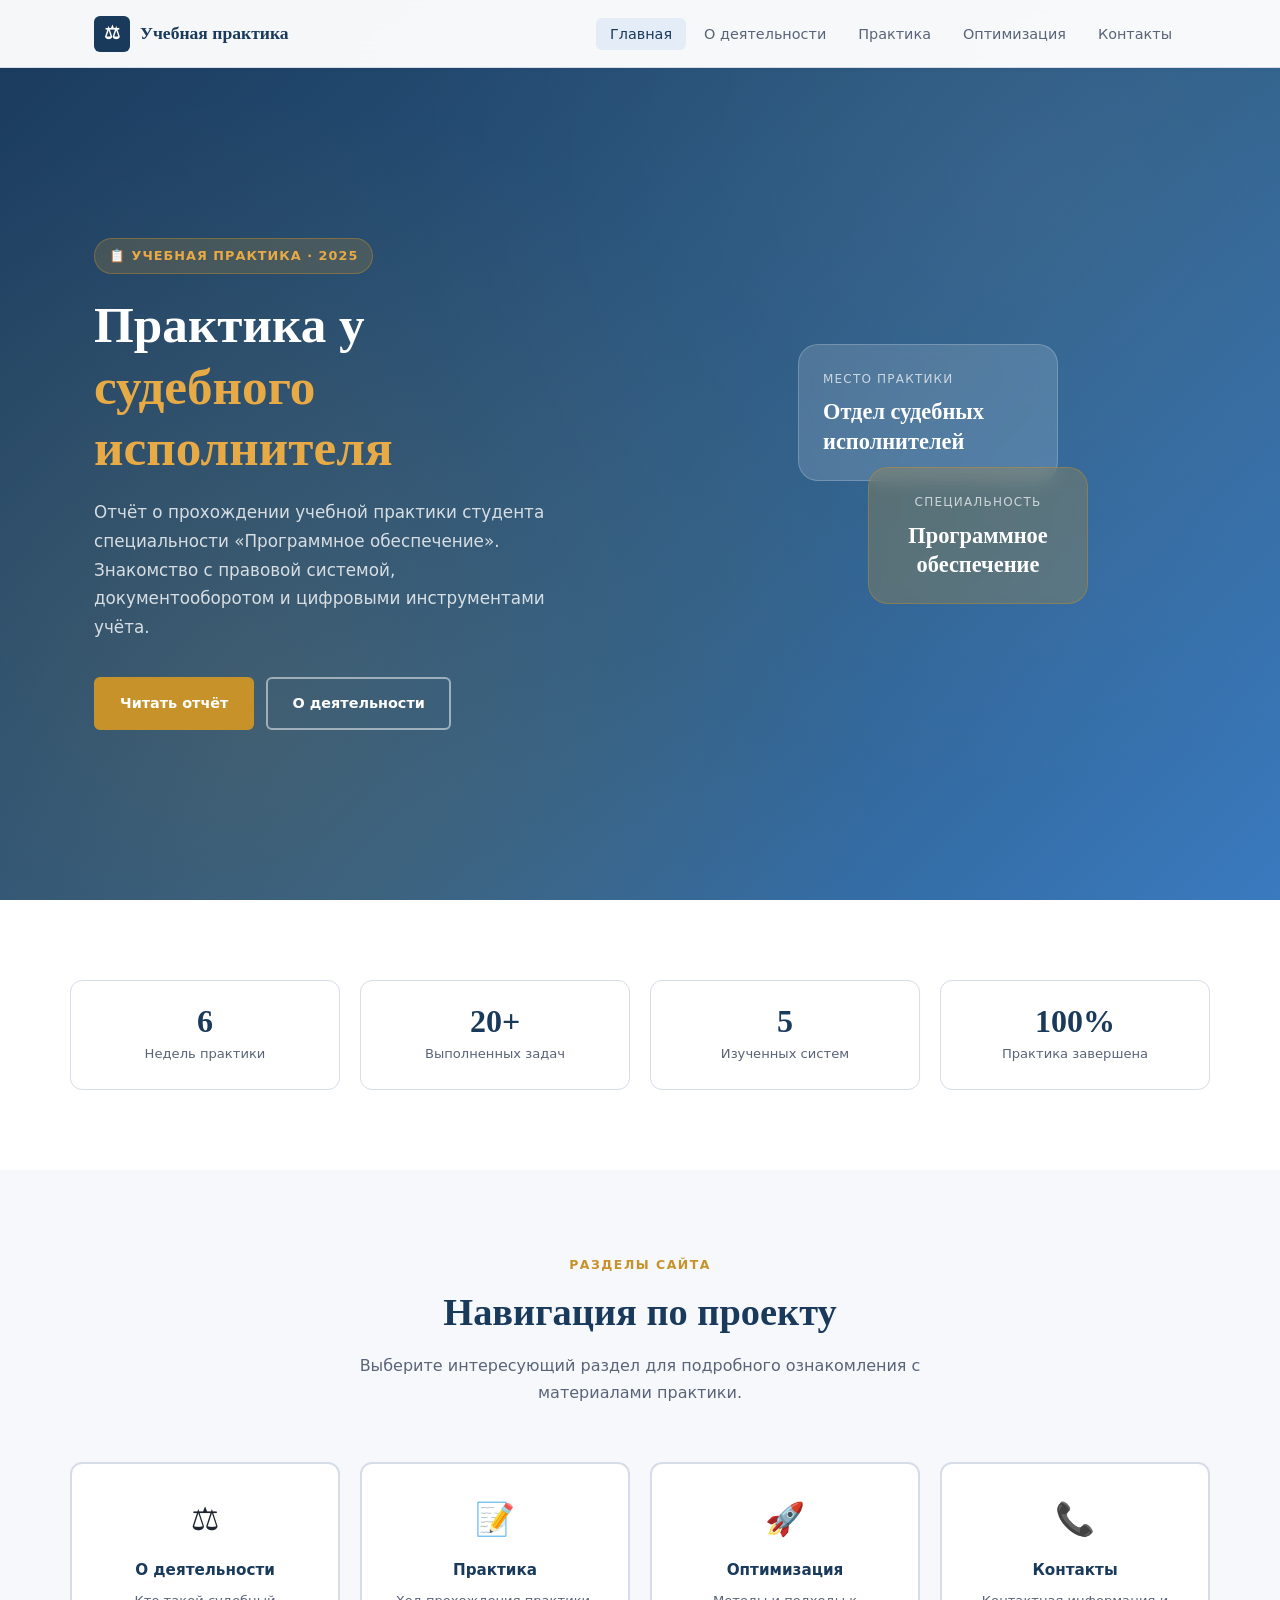
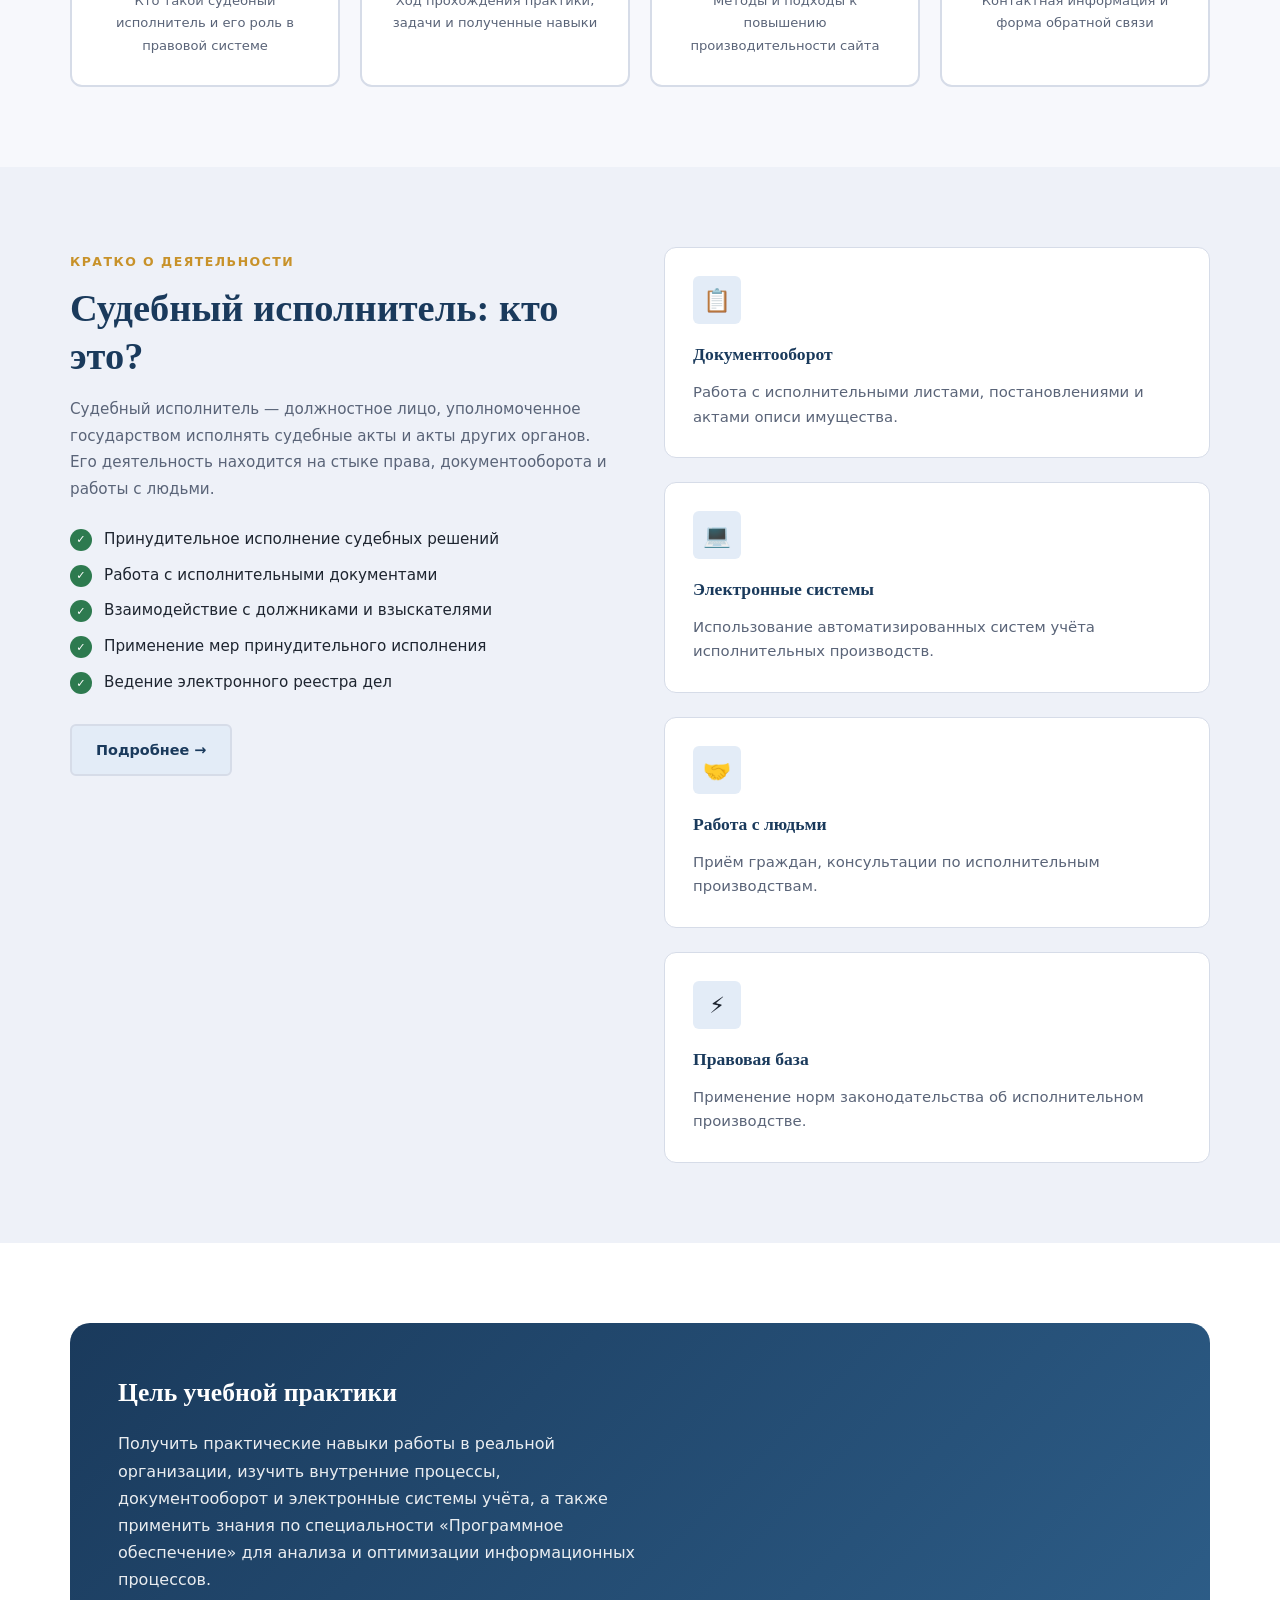
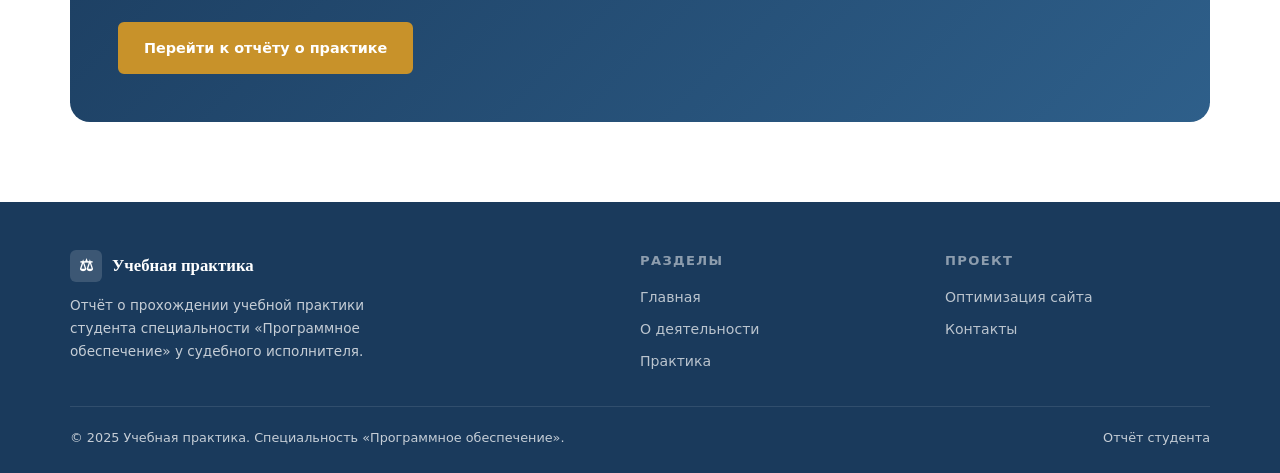
==== commit c6a7814f: "Update index.html" ====
--- a/index.html
+++ b/index.html
@@ -68,8 +68,8 @@
   <div class="section__inner">
     <div class="stats-row">
       <div class="stat-item reveal">
-        <p class="stat-item__value">4</p>
-        <p class="stat-item__label">Недели практики</p>
+        <p class="stat-item__value">6</p>
+        <p class="stat-item__label">Недель практики</p>
       </div>
       <div class="stat-item reveal reveal-delay-1">
         <p class="stat-item__value">20+</p>
@@ -222,4 +222,4 @@
 
 <script src="main.js" defer></script>
 </body>
-</html>+</html>
